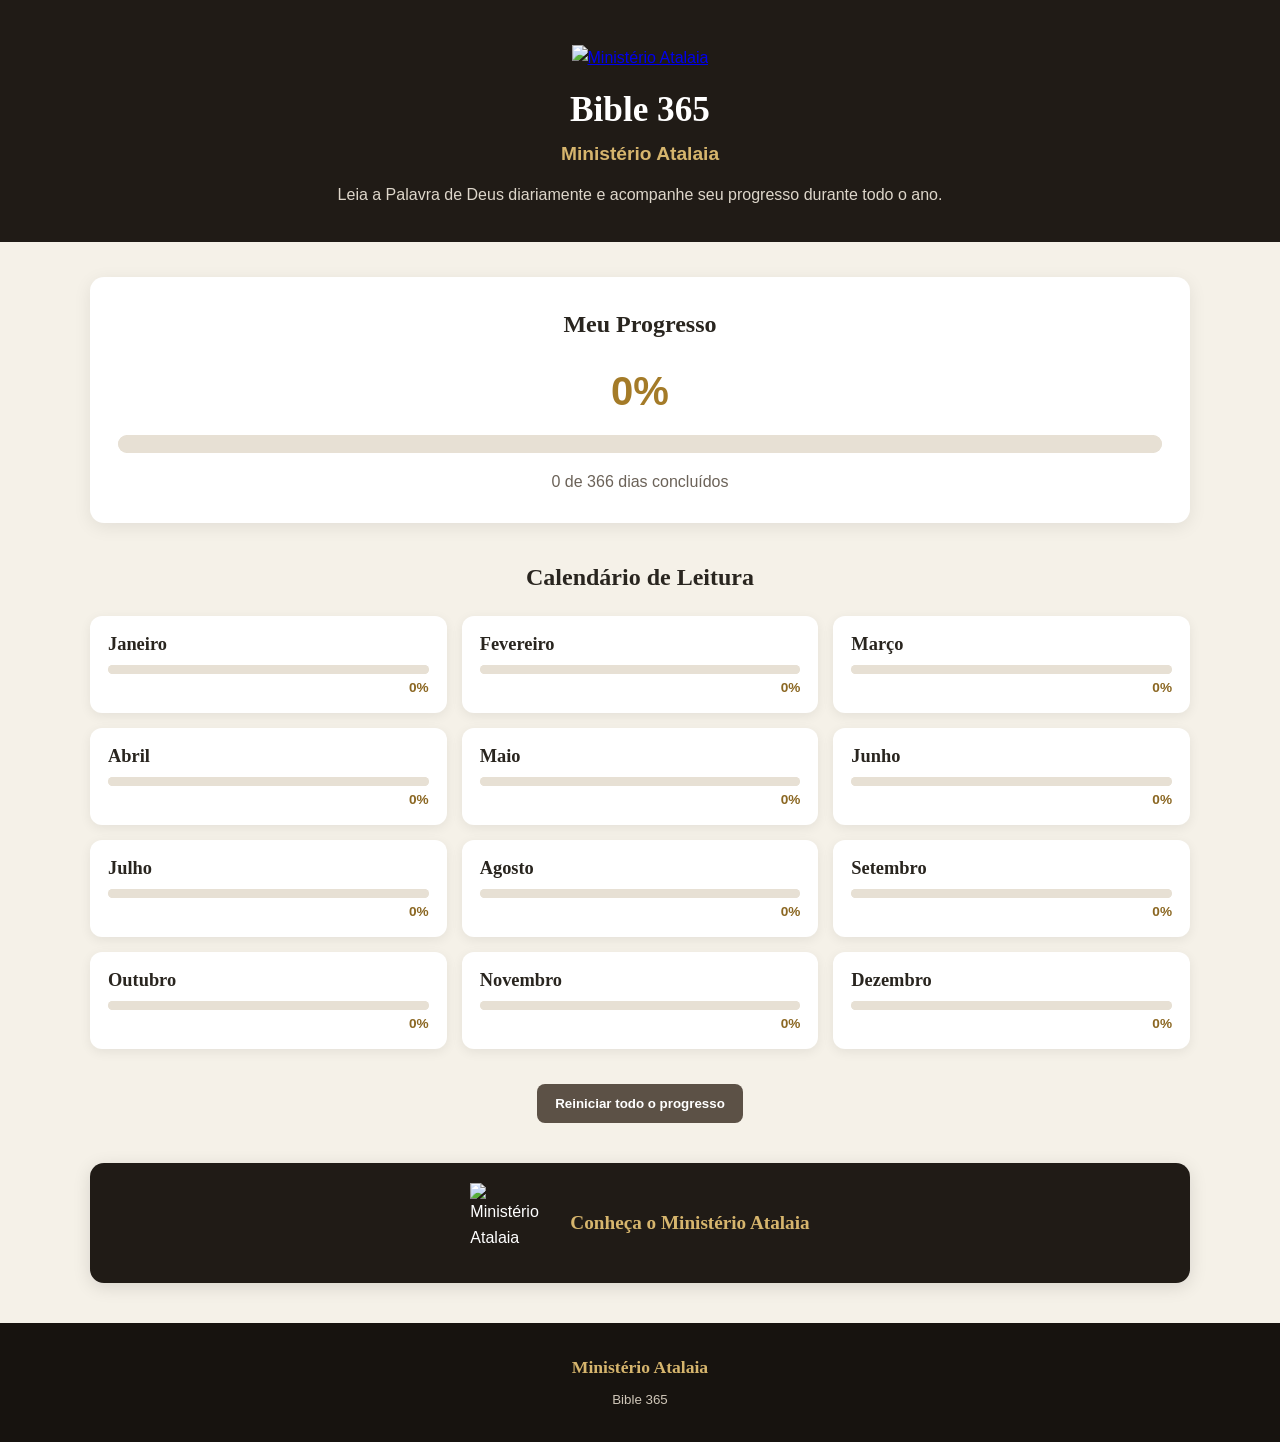
==== index.html @ 44d011a6 "add codes" ====
<!DOCTYPE html>
<html lang="pt-BR">

<head>
    <meta charset="UTF-8">
    <meta name="viewport" content="width=device-width, initial-scale=1.0">

    <title>Bible 365 | Ministério Atalaia</title>

    <meta
        name="description"
        content="Calendário para leitura da Bíblia em um ano — Ministério Atalaia."
    >

    <link rel="stylesheet" href="css/style.css">

    <link rel="manifest" href="manifest.json">
</head>

<body>

    <!-- =====================================================
         CABEÇALHO
    ====================================================== -->

    <header class="cabecalho">

        <a
            href="index.html"
            class="logo"
            aria-label="Ministério Atalaia"
        >
            <img
                src="img/logo-ministerio-atalaia.png"
                alt="Ministério Atalaia"
            >
        </a>

        <h1>
            Bible 365
        </h1>

        <p class="subtitulo">
            Ministério Atalaia
        </p>

        <p class="descricao">
            Leia a Palavra de Deus diariamente e acompanhe
            seu progresso durante todo o ano.
        </p>

    </header>


    <!-- =====================================================
         CONTEÚDO PRINCIPAL
    ====================================================== -->

    <main>

        <!-- PROGRESSO GERAL -->

        <section
            class="progresso-geral"
            aria-labelledby="titulo-progresso"
        >

            <h2 id="titulo-progresso">
                Meu Progresso
            </h2>

            <div class="porcentagem-geral">

                <strong id="porcentagem-geral">
                    0%
                </strong>

            </div>

            <progress
                id="progresso-geral-barra"
                value="0"
                max="100"
            >
                0%
            </progress>

            <p>
                <span id="dias-concluidos">0</span>
                de
                <span id="total-dias">365</span>
                dias concluídos
            </p>

        </section>


        <!-- =================================================
             MESES
        ================================================== -->

        <section
            class="meses"
            aria-labelledby="titulo-meses"
        >

            <h2 id="titulo-meses">
                Calendário de Leitura
            </h2>

            <div
                id="lista-meses"
                class="lista-meses"
            >

                <button
                    type="button"
                    class="botao-mes"
                    data-mes="0"
                >
                    <span class="nome-mes">
                        Janeiro
                    </span>

                    <progress
                        id="progresso-mes-0"
                        value="0"
                        max="100"
                    ></progress>

                    <span id="porcentagem-mes-0">
                        0%
                    </span>
                </button>


                <button
                    type="button"
                    class="botao-mes"
                    data-mes="1"
                >
                    <span class="nome-mes">
                        Fevereiro
                    </span>

                    <progress
                        id="progresso-mes-1"
                        value="0"
                        max="100"
                    ></progress>

                    <span id="porcentagem-mes-1">
                        0%
                    </span>
                </button>


                <button
                    type="button"
                    class="botao-mes"
                    data-mes="2"
                >
                    <span class="nome-mes">
                        Março
                    </span>

                    <progress
                        id="progresso-mes-2"
                        value="0"
                        max="100"
                    ></progress>

                    <span id="porcentagem-mes-2">
                        0%
                    </span>
                </button>


                <button
                    type="button"
                    class="botao-mes"
                    data-mes="3"
                >
                    <span class="nome-mes">
                        Abril
                    </span>

                    <progress
                        id="progresso-mes-3"
                        value="0"
                        max="100"
                    ></progress>

                    <span id="porcentagem-mes-3">
                        0%
                    </span>
                </button>


                <button
                    type="button"
                    class="botao-mes"
                    data-mes="4"
                >
                    <span class="nome-mes">
                        Maio
                    </span>

                    <progress
                        id="progresso-mes-4"
                        value="0"
                        max="100"
                    ></progress>

                    <span id="porcentagem-mes-4">
                        0%
                    </span>
                </button>


                <button
                    type="button"
                    class="botao-mes"
                    data-mes="5"
                >
                    <span class="nome-mes">
                        Junho
                    </span>

                    <progress
                        id="progresso-mes-5"
                        value="0"
                        max="100"
                    ></progress>

                    <span id="porcentagem-mes-5">
                        0%
                    </span>
                </button>


                <button
                    type="button"
                    class="botao-mes"
                    data-mes="6"
                >
                    <span class="nome-mes">
                        Julho
                    </span>

                    <progress
                        id="progresso-mes-6"
                        value="0"
                        max="100"
                    ></progress>

                    <span id="porcentagem-mes-6">
                        0%
                    </span>
                </button>


                <button
                    type="button"
                    class="botao-mes"
                    data-mes="7"
                >
                    <span class="nome-mes">
                        Agosto
                    </span>

                    <progress
                        id="progresso-mes-7"
                        value="0"
                        max="100"
                    ></progress>

                    <span id="porcentagem-mes-7">
                        0%
                    </span>
                </button>


                <button
                    type="button"
                    class="botao-mes"
                    data-mes="8"
                >
                    <span class="nome-mes">
                        Setembro
                    </span>

                    <progress
                        id="progresso-mes-8"
                        value="0"
                        max="100"
                    ></progress>

                    <span id="porcentagem-mes-8">
                        0%
                    </span>
                </button>


                <button
                    type="button"
                    class="botao-mes"
                    data-mes="9"
                >
                    <span class="nome-mes">
                        Outubro
                    </span>

                    <progress
                        id="progresso-mes-9"
                        value="0"
                        max="100"
                    ></progress>

                    <span id="porcentagem-mes-9">
                        0%
                    </span>
                </button>


                <button
                    type="button"
                    class="botao-mes"
                    data-mes="10"
                >
                    <span class="nome-mes">
                        Novembro
                    </span>

                    <progress
                        id="progresso-mes-10"
                        value="0"
                        max="100"
                    ></progress>

                    <span id="porcentagem-mes-10">
                        0%
                    </span>
                </button>


                <button
                    type="button"
                    class="botao-mes"
                    data-mes="11"
                >
                    <span class="nome-mes">
                        Dezembro
                    </span>

                    <progress
                        id="progresso-mes-11"
                        value="0"
                        max="100"
                    ></progress>

                    <span id="porcentagem-mes-11">
                        0%
                    </span>
                </button>

            </div>

        </section>


        <!-- =================================================
             LEITURAS
        ================================================== -->

        <section
            id="area-leituras"
            class="area-leituras"
            hidden
            aria-labelledby="titulo-mes"
        >

            <div class="cabecalho-leituras">

                <h2 id="titulo-mes">
                    Leituras
                </h2>

                <p id="resumo-mes">
                    0 de 0 dias concluídos — 0%
                </p>

            </div>


            <div
                id="leituras"
                class="lista-leituras"
            >
                <!-- As leituras serão inseridas pelo JavaScript -->
            </div>


            <div class="controles-mes">

                <button
                    type="button"
                    id="marcar-mes"
                >
                    Marcar mês como concluído
                </button>

                <button
                    type="button"
                    id="desmarcar-mes"
                >
                    Desmarcar mês
                </button>

            </div>

        </section>


        <!-- =================================================
             RESET
        ================================================== -->

        <section class="controle-geral">

            <button
                type="button"
                id="limpar-progresso"
            >
                Reiniciar todo o progresso
            </button>

        </section>

    </main>


    <!-- =====================================================
         MINISTÉRIO ATALAIA
    ====================================================== -->

    <section class="banner-ministerio">

        <a
            href="https://dvalenascimento.github.io/"
            target="_blank"
            rel="noopener noreferrer"
        >

            <img
                src="img/logo-ministerio-atalaia.png"
                alt="Ministério Atalaia"
            >

            <span>
                Conheça o Ministério Atalaia
            </span>

        </a>

    </section>


    <!-- =====================================================
         FOOTER
    ====================================================== -->

    <footer class="rodape">

        <p>
            Ministério Atalaia
        </p>

        <p>
            <small>
                Bible 365
            </small>
        </p>

    </footer>


    <!-- =====================================================
         JAVASCRIPT
    ====================================================== -->

    <script src="js/script.js"></script>

</body>

</html>
---- css/style.css ----
/* =========================================================
   MINISTÉRIO ATALAIA
   LEITURA DA BÍBLIA EM 1 ANO
   css/style.css
========================================================= */


/* =========================================================
   RESET
========================================================= */

* {
    margin: 0;
    padding: 0;
    box-sizing: border-box;
}


html {
    scroll-behavior: smooth;
}


body {
    font-family: Arial, Helvetica, sans-serif;
    background: #f5f1e8;
    color: #29251f;
    line-height: 1.6;
}


/* =========================================================
   CABEÇALHO
========================================================= */

.cabecalho {
    text-align: center;
    padding: 45px 20px 35px;
    background: #201b16;
    color: #ffffff;
}


.logo {
    display: inline-block;
    margin-bottom: 18px;
}


.logo img {
    width: 100px;
    height: 100px;
    object-fit: contain;
}


.cabecalho h1 {
    font-family: Georgia, "Times New Roman", serif;
    font-size: 2.2rem;
    line-height: 1.2;
    margin-bottom: 8px;
}


.subtitulo {
    font-size: 1.2rem;
    font-weight: bold;
    color: #d6b56d;
    margin-bottom: 12px;
}


.descricao {
    max-width: 650px;
    margin: auto;
    color: #ddd6ca;
}


/* =========================================================
   CONTEÚDO
========================================================= */

main {
    width: min(1100px, 94%);
    margin: 35px auto;
}


/* =========================================================
   PROGRESSO GERAL
========================================================= */

.progresso-geral {
    background: #ffffff;
    border-radius: 14px;
    padding: 28px;
    margin-bottom: 35px;
    text-align: center;
    box-shadow: 0 4px 18px rgba(0, 0, 0, 0.08);
}


.progresso-geral h2 {
    font-family: Georgia, "Times New Roman", serif;
    margin-bottom: 15px;
}


.porcentagem-geral {
    margin-bottom: 12px;
}


#porcentagem-geral {
    font-size: 2.5rem;
    color: #a47b28;
}


.progresso-geral progress {
    width: 100%;
    height: 18px;
    margin-bottom: 12px;
}


.progresso-geral p {
    color: #6b6258;
}


/* =========================================================
   BARRAS DE PROGRESSO
========================================================= */

progress {
    appearance: none;
    -webkit-appearance: none;
    border: none;
    overflow: hidden;
    border-radius: 20px;
    background: #e7e0d4;
}


progress::-webkit-progress-bar {
    background: #e7e0d4;
    border-radius: 20px;
}


progress::-webkit-progress-value {
    background: #b38a36;
    border-radius: 20px;
}


progress::-moz-progress-bar {
    background: #b38a36;
    border-radius: 20px;
}


/* =========================================================
   TÍTULOS
========================================================= */

.meses h2,
.area-leituras h2 {
    font-family: Georgia, "Times New Roman", serif;
}


/* =========================================================
   MESES
========================================================= */

.meses {
    margin-bottom: 35px;
}


.meses > h2 {
    text-align: center;
    margin-bottom: 20px;
}


.lista-meses {
    display: grid;
    grid-template-columns: repeat(3, 1fr);
    gap: 15px;
}


/* =========================================================
   BOTÕES DOS MESES
========================================================= */

.botao-mes {
    border: none;
    background: #ffffff;
    color: #29251f;
    border-radius: 12px;
    padding: 18px;
    cursor: pointer;
    text-align: left;
    box-shadow: 0 3px 12px rgba(0, 0, 0, 0.07);
    transition:
        transform 0.2s ease,
        box-shadow 0.2s ease,
        background 0.2s ease;
}


.botao-mes:hover {
    transform: translateY(-3px);
    box-shadow: 0 7px 18px rgba(0, 0, 0, 0.12);
    background: #fffdf9;
}


.botao-mes:active {
    transform: translateY(0);
}


.botao-mes:focus-visible {
    outline: 3px solid #b38a36;
    outline-offset: 3px;
}


.nome-mes {
    display: block;
    font-family: Georgia, "Times New Roman", serif;
    font-size: 1.15rem;
    font-weight: bold;
    margin-bottom: 10px;
}


.botao-mes progress {
    width: 100%;
    height: 9px;
    display: block;
    margin-bottom: 6px;
}


.botao-mes > span:last-child {
    display: block;
    text-align: right;
    font-size: 0.85rem;
    font-weight: bold;
    color: #8b6722;
}


/* =========================================================
   ÁREA DE LEITURAS
========================================================= */

.area-leituras {
    background: #ffffff;
    border-radius: 14px;
    padding: 28px;
    margin-bottom: 35px;
    box-shadow: 0 4px 18px rgba(0, 0, 0, 0.08);
}


.area-leituras[hidden] {
    display: none;
}


.cabecalho-leituras {
    border-bottom: 1px solid #e4ddd2;
    padding-bottom: 18px;
    margin-bottom: 20px;
}


.cabecalho-leituras h2 {
    font-size: 1.8rem;
    color: #4d3b20;
}


#resumo-mes {
    color: #756b5e;
    margin-top: 4px;
}


/* =========================================================
   LISTA DE LEITURAS
========================================================= */

.lista-leituras {
    display: flex;
    flex-direction: column;
    gap: 12px;
}


.item-leitura {
    border: 1px solid #e3ddd3;
    border-radius: 10px;
    padding: 17px;
    background: #fcfaf6;
    transition:
        background 0.2s ease,
        border-color 0.2s ease;
}


.item-leitura:hover {
    border-color: #c8ad76;
}


.item-leitura.leitura-concluida {
    background: #f0eadc;
    border-color: #bca36d;
}


.cabecalho-dia {
    display: flex;
    align-items: center;
    justify-content: space-between;
    margin-bottom: 8px;
}


.cabecalho-dia h3 {
    font-family: Georgia, "Times New Roman", serif;
    color: #4d3b20;
}


.item-leitura p {
    margin: 4px 0;
    color: #514b43;
}


.item-leitura strong {
    color: #31291f;
}


/* =========================================================
   CHECKBOX
========================================================= */

.controle-leitura {
    display: flex;
    align-items: center;
    gap: 9px;
    margin-top: 12px;
    padding-top: 10px;
    border-top: 1px solid #e6dfd5;
}


.controle-leitura input[type="checkbox"] {
    width: 19px;
    height: 19px;
    accent-color: #a47b28;
    cursor: pointer;
}


.controle-leitura label {
    cursor: pointer;
    font-weight: bold;
    color: #675b4d;
}


.leitura-concluida .controle-leitura label {
    color: #73591f;
}


/* =========================================================
   CONTROLES DO MÊS
========================================================= */

.controles-mes {
    display: flex;
    flex-wrap: wrap;
    gap: 10px;
    margin-top: 25px;
    padding-top: 20px;
    border-top: 1px solid #e4ddd2;
}


.controles-mes button,
#limpar-progresso {
    border: none;
    border-radius: 8px;
    padding: 12px 18px;
    cursor: pointer;
    font-weight: bold;
    transition:
        background 0.2s ease,
        transform 0.2s ease;
}


#marcar-mes {
    background: #a47b28;
    color: #ffffff;
}


#marcar-mes:hover {
    background: #89651f;
}


#desmarcar-mes {
    background: #e2ddd5;
    color: #403a33;
}


#desmarcar-mes:hover {
    background: #d3cdc3;
}


.controles-mes button:hover,
#limpar-progresso:hover {
    transform: translateY(-1px);
}


.controles-mes button:focus-visible,
#limpar-progresso:focus-visible {
    outline: 3px solid #b38a36;
    outline-offset: 2px;
}


/* =========================================================
   CONTROLE GERAL
========================================================= */

.controle-geral {
    text-align: center;
    margin: 25px 0 40px;
}


#limpar-progresso {
    background: #5c5146;
    color: #ffffff;
}


#limpar-progresso:hover {
    background: #40382f;
}


/* =========================================================
   BANNER MINISTÉRIO ATALAIA
========================================================= */

.banner-ministerio {
    width: min(1100px, 94%);
    margin: 20px auto 40px;
}


.banner-ministerio a {
    display: flex;
    align-items: center;
    justify-content: center;
    gap: 20px;
    min-height: 120px;
    padding: 20px;
    border-radius: 14px;
    background: #201b16;
    color: #ffffff;
    text-decoration: none;
    box-shadow: 0 4px 18px rgba(0, 0, 0, 0.12);
    transition:
        transform 0.2s ease,
        background 0.2s ease;
}


.banner-ministerio a:hover {
    transform: translateY(-2px);
    background: #2c251e;
}


.banner-ministerio img {
    width: 80px;
    height: 80px;
    object-fit: contain;
}


.banner-ministerio span {
    font-family: Georgia, "Times New Roman", serif;
    font-size: 1.2rem;
    font-weight: bold;
    color: #d6b56d;
}


/* =========================================================
   RODAPÉ
========================================================= */

.rodape {
    text-align: center;
    background: #17130f;
    color: #cfc6b8;
    padding: 30px 20px;
}


.rodape p:first-child {
    font-family: Georgia, "Times New Roman", serif;
    font-size: 1.1rem;
    font-weight: bold;
    color: #d6b56d;
    margin-bottom: 5px;
}


/* =========================================================
   RESPONSIVIDADE
========================================================= */

@media (max-width: 800px) {

    .lista-meses {
        grid-template-columns: repeat(2, 1fr);
    }

    .cabecalho h1 {
        font-size: 1.9rem;
    }

}


@media (max-width: 550px) {

    .cabecalho {
        padding: 30px 15px;
    }


    .cabecalho h1 {
        font-size: 1.6rem;
    }


    .subtitulo {
        font-size: 1.05rem;
    }


    main {
        width: 94%;
        margin-top: 25px;
    }


    .progresso-geral,
    .area-leituras {
        padding: 20px 15px;
    }


    .lista-meses {
        grid-template-columns: 1fr;
    }


    .botao-mes {
        padding: 16px;
    }


    .cabecalho-dia {
        align-items: flex-start;
    }


    .controles-mes {
        flex-direction: column;
    }


    .controles-mes button,
    #limpar-progresso {
        width: 100%;
    }


    .banner-ministerio a {
        flex-direction: column;
        text-align: center;
    }

}


/* =========================================================
   ACESSIBILIDADE
========================================================= */

@media (prefers-reduced-motion: reduce) {

    html {
        scroll-behavior: auto;
    }


    *,
    *::before,
    *::after {
        transition: none !important;
        animation: none !important;
    }

}
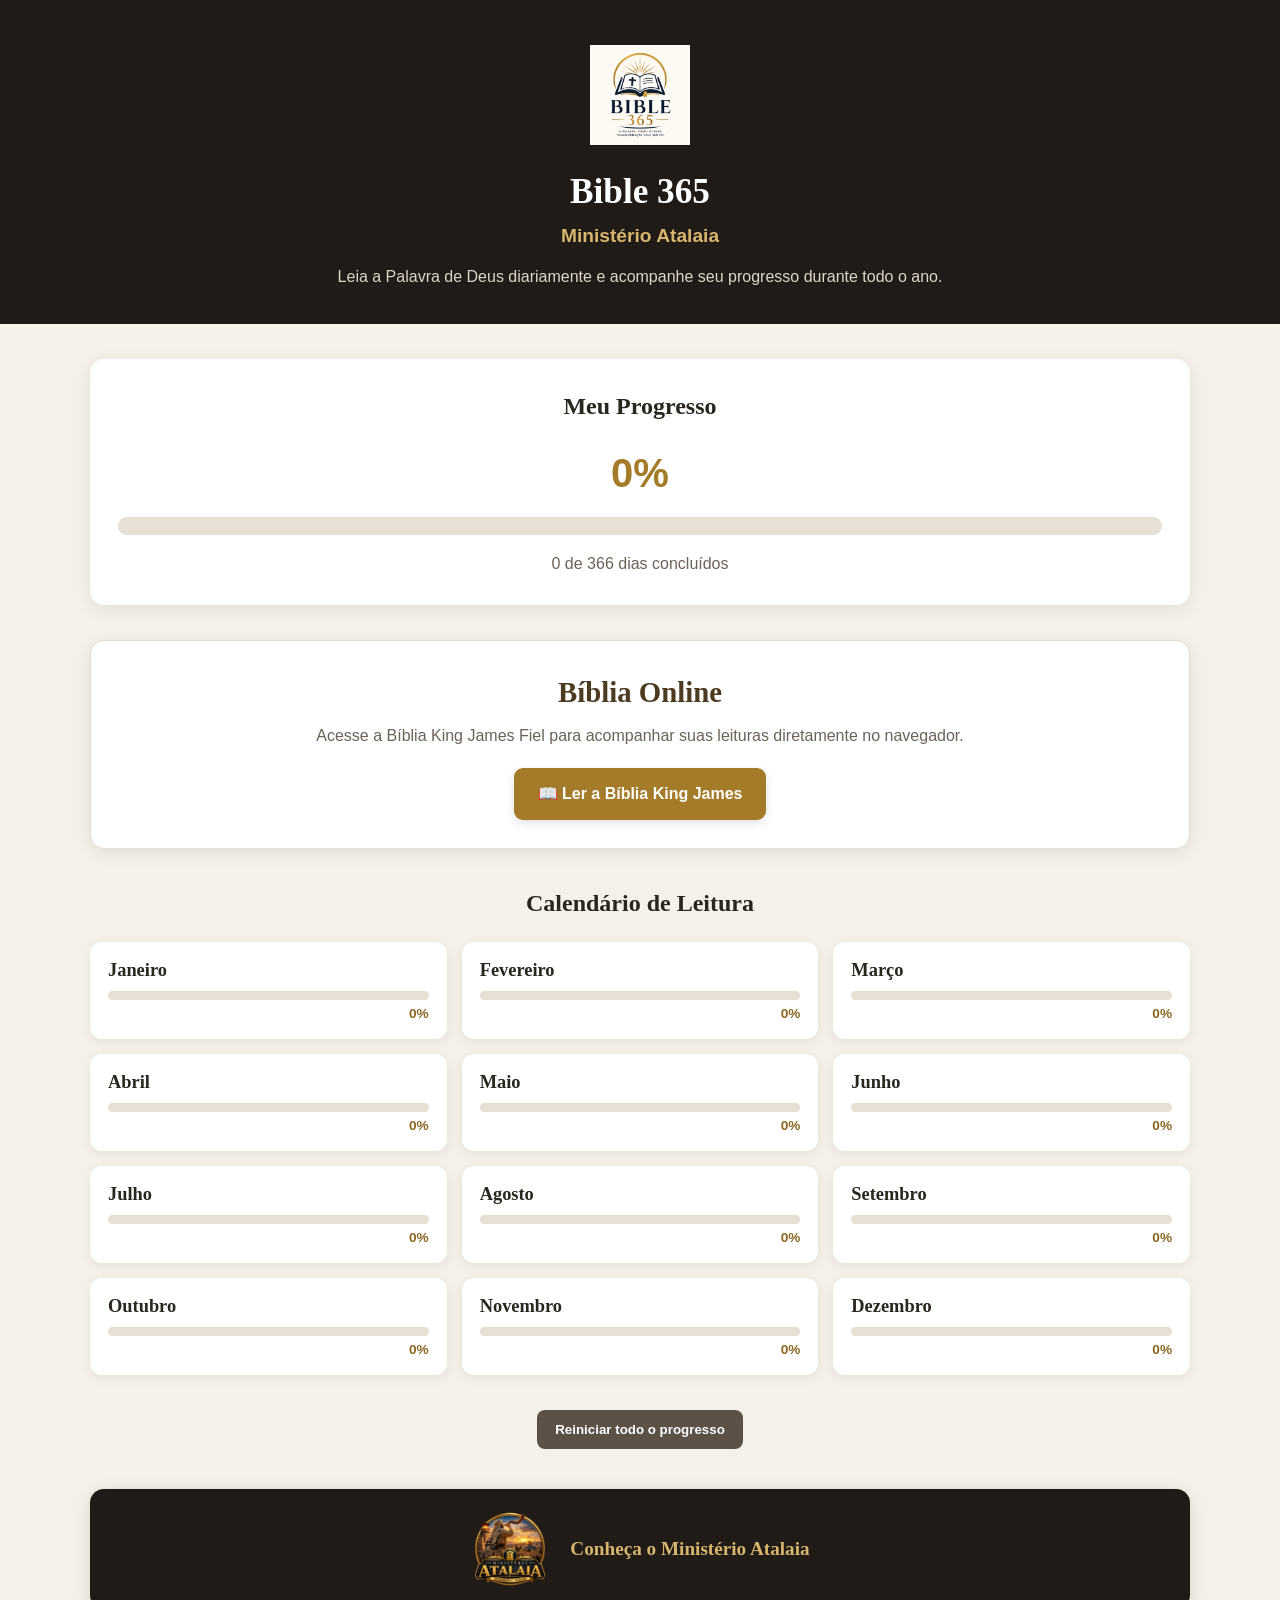
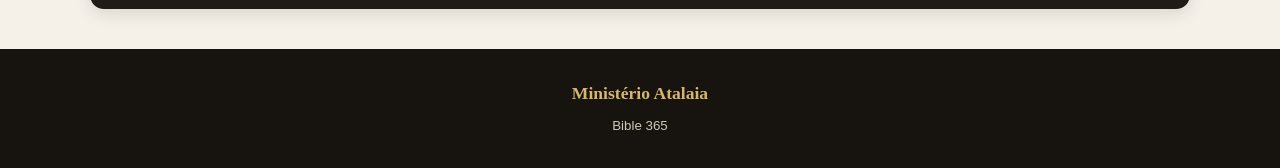
==== commit d5119f39: "add link" ====
--- a/index.html
+++ b/index.html
@@ -31,7 +31,7 @@
             aria-label="Ministério Atalaia"
         >
             <img
-                src="img/logo-ministerio-atalaia.png"
+                src="img/logo_bible365.png"
                 alt="Ministério Atalaia"
             >
         </a>
@@ -94,6 +94,32 @@
 
         </section>
 
+        <!-- =====================================================
+     BÍBLIA ONLINE
+====================================================== -->
+
+<section class="biblia-online" aria-labelledby="titulo-biblia-online">
+
+    <h2 id="titulo-biblia-online">
+        Bíblia Online
+    </h2>
+
+    <p>
+        Acesse a Bíblia King James Fiel para acompanhar
+        suas leituras diretamente no navegador.
+    </p>
+
+    <a
+        href="https://www.bibliaonline.com.br/bkj"
+        target="_blank"
+        rel="noopener noreferrer"
+        class="botao-biblia"
+    >
+        📖 Ler a Bíblia King James
+    </a>
+
+</section>
+
 
         <!-- =================================================
              MESES
@@ -447,13 +473,13 @@
     <section class="banner-ministerio">
 
         <a
-            href="https://dvalenascimento.github.io/"
+            href="https://dvalenascimento.github.io/ministerioAtalaia/"
             target="_blank"
             rel="noopener noreferrer"
         >
 
             <img
-                src="img/logo-ministerio-atalaia.png"
+                src="img/logo_ministerioAtalaia.png"
                 alt="Ministério Atalaia"
             >
 
--- a/css/style.css
+++ b/css/style.css
@@ -638,4 +638,94 @@
         animation: none !important;
     }
 
+}
+
+
+
+/* =========================================================
+   BÍBLIA ONLINE
+========================================================= */
+
+.biblia-online {
+    background: #ffffff;
+    border-radius: 14px;
+    padding: 28px;
+    margin-bottom: 35px;
+    text-align: center;
+    box-shadow: 0 4px 18px rgba(0, 0, 0, 0.08);
+    border: 1px solid #e4ddd2;
+}
+
+.biblia-online h2 {
+    font-family: Georgia, "Times New Roman", serif;
+    color: #4d3b20;
+    font-size: 1.8rem;
+    margin-bottom: 8px;
+}
+
+.biblia-online p {
+    max-width: 650px;
+    margin: 0 auto 20px;
+    color: #6b6258;
+}
+
+/* Botão Bíblia King James */
+
+.botao-biblia {
+    display: inline-flex;
+    align-items: center;
+    justify-content: center;
+    gap: 8px;
+
+    background: #a47b28;
+    color: #ffffff;
+
+    text-decoration: none;
+    font-weight: bold;
+
+    padding: 13px 24px;
+    border-radius: 9px;
+
+    box-shadow: 0 3px 10px rgba(0, 0, 0, 0.12);
+
+    transition:
+        background 0.2s ease,
+        transform 0.2s ease,
+        box-shadow 0.2s ease;
+}
+
+.botao-biblia:hover {
+    background: #89651f;
+    transform: translateY(-2px);
+    box-shadow: 0 6px 14px rgba(0, 0, 0, 0.16);
+}
+
+.botao-biblia:active {
+    transform: translateY(0);
+}
+
+.botao-biblia:focus-visible {
+    outline: 3px solid #d6b56d;
+    outline-offset: 3px;
+}
+
+
+/* =========================================================
+   RESPONSIVIDADE
+========================================================= */
+
+@media (max-width: 550px) {
+
+    .biblia-online {
+        padding: 22px 15px;
+    }
+
+    .biblia-online h2 {
+        font-size: 1.5rem;
+    }
+
+    .botao-biblia {
+        width: 100%;
+    }
+
 }
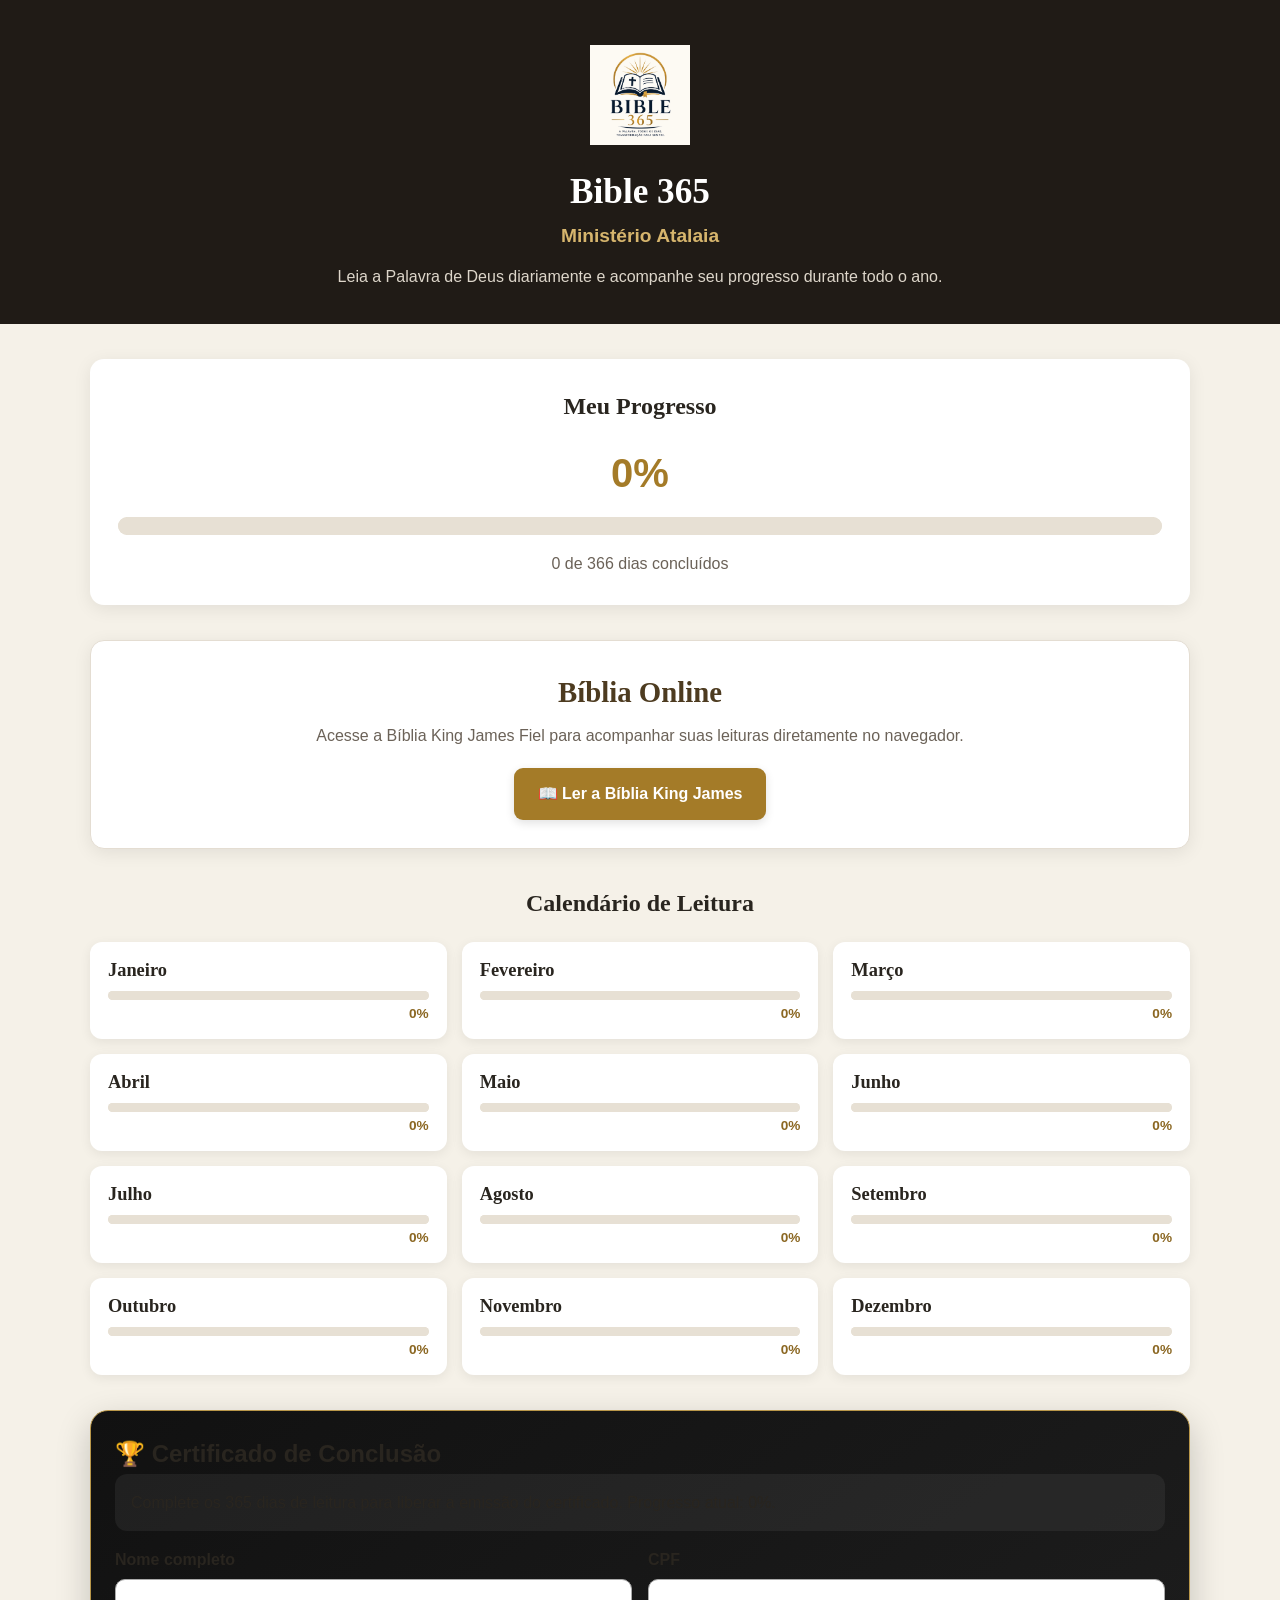
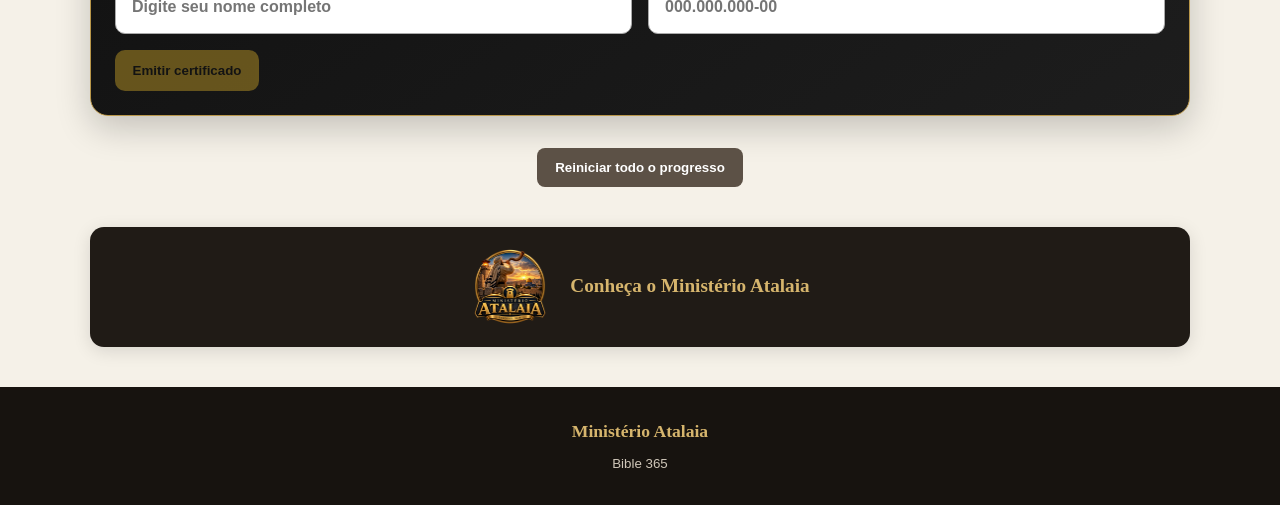
==== commit 2b418d47: "add certificado de conclusão" ====
--- a/index.html
+++ b/index.html
@@ -15,6 +15,14 @@
     <link rel="stylesheet" href="css/style.css">
 
     <link rel="manifest" href="manifest.json">
+
+<style>
+.certificado-area{margin:2rem auto;max-width:1100px;padding:1.5rem;background:linear-gradient(145deg,#111,#1d1d1d);border:1px solid #b9974a;border-radius:18px;box-shadow:0 12px 35px rgba(0,0,0,.2)}
+.certificado-area h2{margin-top:0}.certificado-status{padding:1rem;border-radius:12px;background:rgba(255,255,255,.06);margin-bottom:1rem}.certificado-form{display:grid;grid-template-columns:1fr 1fr;gap:1rem}.certificado-form label{display:flex;flex-direction:column;gap:.4rem;font-weight:600}.certificado-form input{padding:.85rem 1rem;border:1px solid #aaa;border-radius:10px;font:inherit;background:#fff;color:#111}.certificado-acoes{display:flex;flex-wrap:wrap;gap:.75rem;margin-top:1rem}.certificado-acoes button{padding:.8rem 1.1rem;border:0;border-radius:10px;cursor:pointer;font-weight:700}.btn-certificado{background:#c9a227;color:#111}.btn-certificado:disabled{opacity:.45;cursor:not-allowed}.btn-imprimir{background:#fff;color:#111}.certificado-visualizacao{margin-top:1.5rem}.certificado{position:relative;box-sizing:border-box;width:100%;aspect-ratio:297/210;min-height:600px;padding:38px;background:#f7f4ea;color:#171717;overflow:hidden;border:12px solid #161616;box-shadow:inset 0 0 0 3px #c9a227,inset 0 0 0 10px #f7f4ea,inset 0 0 0 13px #c9a227;font-family:Georgia,'Times New Roman',serif}.certificado::before,.certificado::after{content:'';position:absolute;width:90px;height:90px;border:2px solid #c9a227;opacity:.8}.certificado::before{top:22px;left:22px;border-right:0;border-bottom:0}.certificado::after{right:22px;bottom:22px;border-left:0;border-top:0}.certificado-conteudo{height:100%;display:flex;flex-direction:column;align-items:center;justify-content:center;text-align:center;position:relative;z-index:1}.certificado-logo{width:110px;height:110px;object-fit:contain;margin-bottom:.3rem}.certificado-ministerio{font-size:1.15rem;letter-spacing:.25em;text-transform:uppercase;font-weight:700}.certificado-titulo{font-size:clamp(2rem,5vw,4rem);letter-spacing:.12em;margin:.35rem 0;color:#9b7815;text-transform:uppercase}.certificado-texto{font-size:1.1rem;margin:.25rem 0}.certificado-nome{font-size:clamp(1.7rem,4vw,3rem);font-weight:700;border-bottom:2px solid #9b7815;padding:.25rem 2rem;margin:.4rem 0;max-width:90%;word-break:break-word}.certificado-info{display:flex;gap:2rem;flex-wrap:wrap;justify-content:center;margin-top:.5rem;font-size:.95rem}.certificado-selo{position:absolute;right:9%;bottom:14%;width:105px;height:105px;border:3px double #9b7815;border-radius:50%;display:flex;align-items:center;justify-content:center;text-align:center;font-weight:700;font-size:.85rem;color:#9b7815;transform:rotate(-10deg);background:#f7f4ea}.certificado-rodape{display:flex;justify-content:space-between;width:80%;margin-top:1.2rem;font-size:.9rem}.assinatura{border-top:1px solid #333;padding-top:.35rem;min-width:210px}.codigo{font-size:.75rem;opacity:.7;margin-top:.6rem}
+@media(max-width:700px){.certificado-form{grid-template-columns:1fr}.certificado{min-height:520px;padding:25px}.certificado-selo{position:static;margin-top:.8rem;width:75px;height:75px}.certificado-rodape{width:95%;gap:1rem}.assinatura{min-width:140px}}
+@media print{body *{visibility:hidden!important}.certificado-impressao,.certificado-impressao *{visibility:visible!important}.certificado-impressao{position:absolute!important;inset:0!important;width:100%!important;margin:0!important;padding:0!important}.certificado{width:297mm!important;height:210mm!important;min-height:210mm!important;aspect-ratio:auto!important;border:12px solid #161616!important;box-shadow:inset 0 0 0 3px #c9a227,inset 0 0 0 10px #f7f4ea,inset 0 0 0 13px #c9a227!important}.certificado-area,.certificado-visualizacao{margin:0!important;padding:0!important;border:0!important;box-shadow:none!important;background:none!important}.certificado-impressao{display:block!important}@page{size:A4 landscape;margin:0}}
+</style>
+
 </head>
 
 <body>
@@ -396,6 +404,51 @@
 
 
         <!-- =================================================
+             CERTIFICADO DE CONCLUSÃO
+        ================================================== -->
+
+        <section class="certificado-area" aria-labelledby="titulo-certificado">
+            <h2 id="titulo-certificado">🏆 Certificado de Conclusão</h2>
+            <div id="certificado-status" class="certificado-status">Complete os 365 dias de leitura para liberar a emissão do certificado.</div>
+            <div class="certificado-form">
+                <label for="nome-certificado">Nome completo
+                    <input id="nome-certificado" type="text" maxlength="100" autocomplete="name" placeholder="Digite seu nome completo">
+                </label>
+                <label for="cpf-certificado">CPF
+                    <input id="cpf-certificado" type="text" inputmode="numeric" maxlength="14" autocomplete="off" placeholder="000.000.000-00">
+                </label>
+            </div>
+            <div class="certificado-acoes">
+                <button type="button" id="emitir-certificado" class="btn-certificado" disabled>Emitir certificado</button>
+                <button type="button" id="imprimir-certificado" class="btn-imprimir" hidden>Imprimir / Salvar PDF</button>
+            </div>
+            <div id="certificado-impressao" class="certificado-impressao certificado-visualizacao" hidden>
+                <div class="certificado">
+                    <div class="certificado-conteudo">
+                        <img src="img/logo_ministerioAtalaia.png" alt="Ministério Atalaia" class="certificado-logo">
+                        <div class="certificado-ministerio">Ministério Atalaia</div>
+                        <div class="certificado-titulo">Certificado</div>
+                        <p class="certificado-texto">Certificamos que</p>
+                        <div id="certificado-nome" class="certificado-nome">Nome do participante</div>
+                        <p class="certificado-texto">concluiu o plano de leitura bíblica <strong>Bible 365</strong>,
+                            completando <strong>365 dias</strong> de leitura da Palavra de Deus.</p>
+                        <div class="certificado-info">
+                            <span>CPF: <strong id="certificado-cpf">000.000.000-00</strong></span>
+                            <span>Conclusão: <strong id="certificado-data">00/00/0000</strong></span>
+                        </div>
+                        <div class="certificado-selo">100%<br>BIBLE<br>365</div>
+                        <div class="certificado-rodape">
+                            <div class="assinatura">Ministério Atalaia</div>
+                            <div class="assinatura">Bible 365</div>
+                        </div>
+                        <div id="certificado-codigo" class="codigo">Código de emissão: B365-0000-000000</div>
+                    </div>
+                </div>
+            </div>
+        </section>
+
+
+        <!-- =================================================
              LEITURAS
         ================================================== -->
 
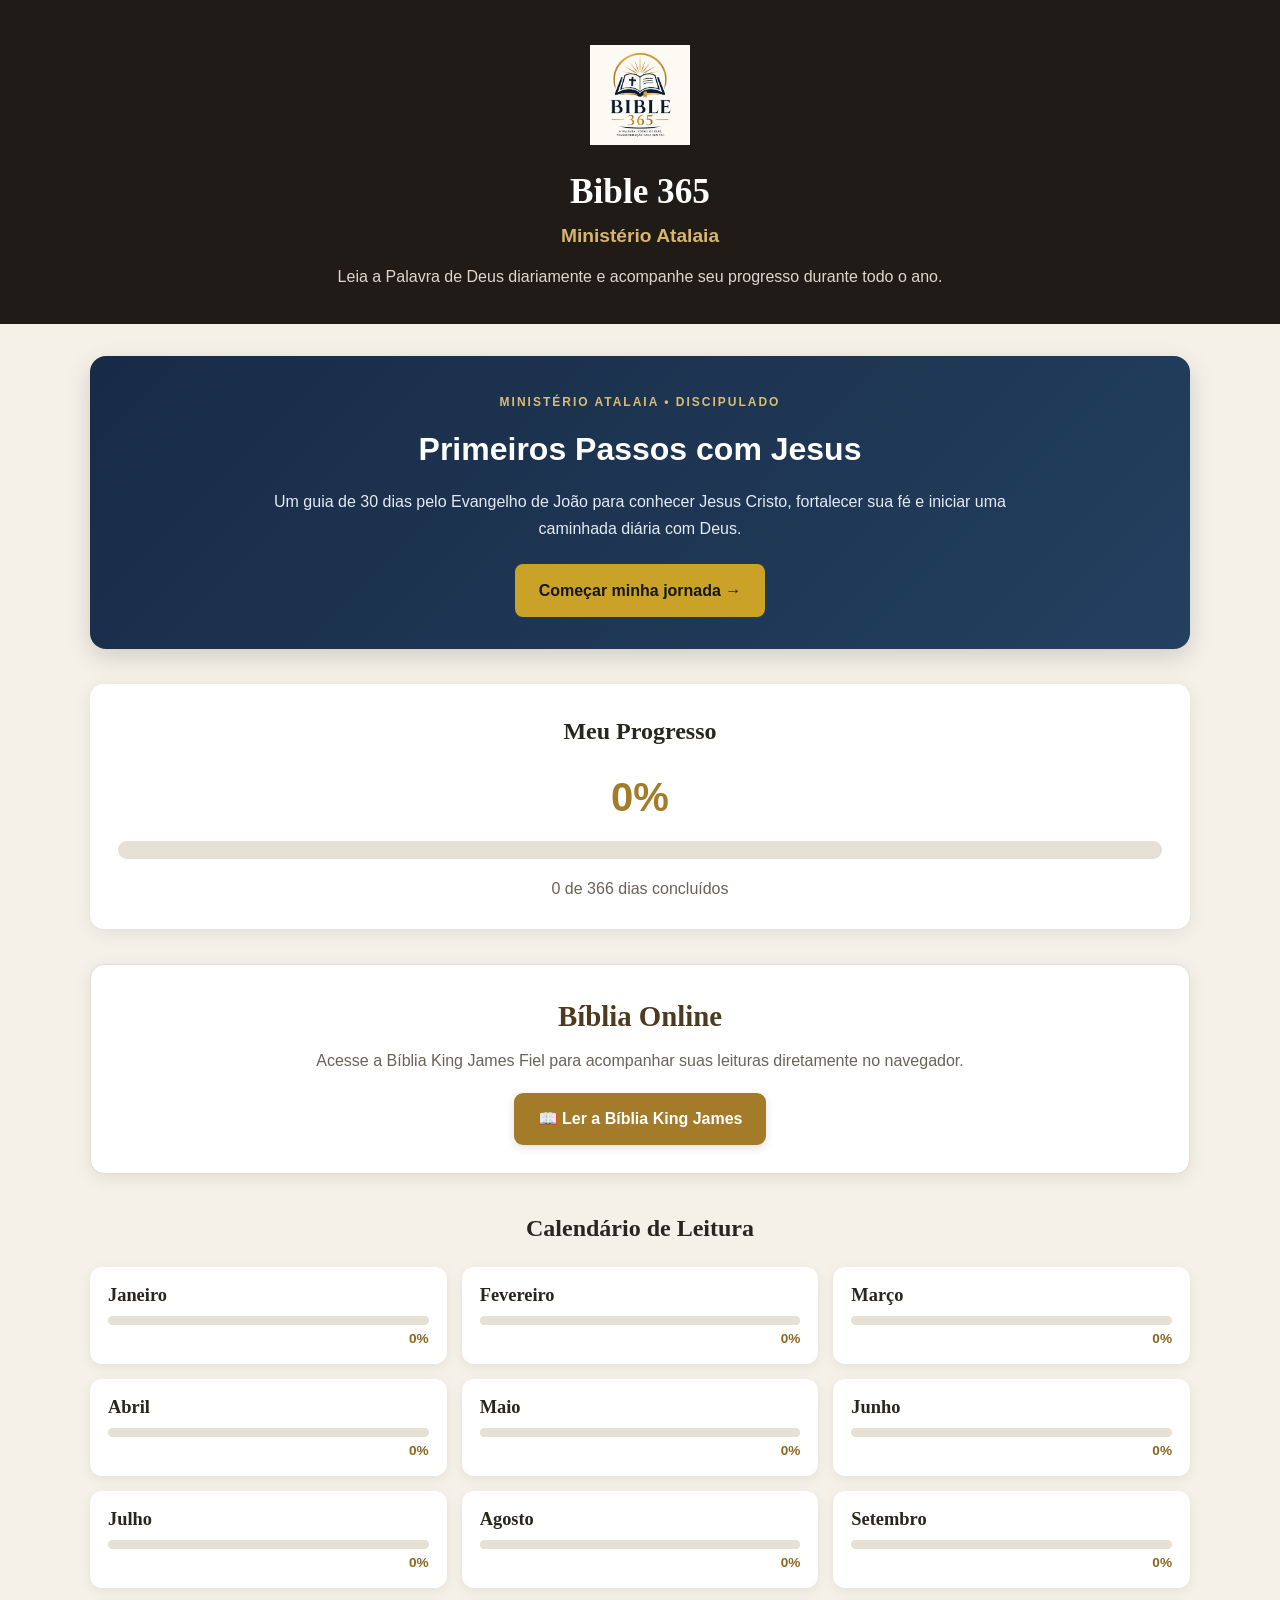
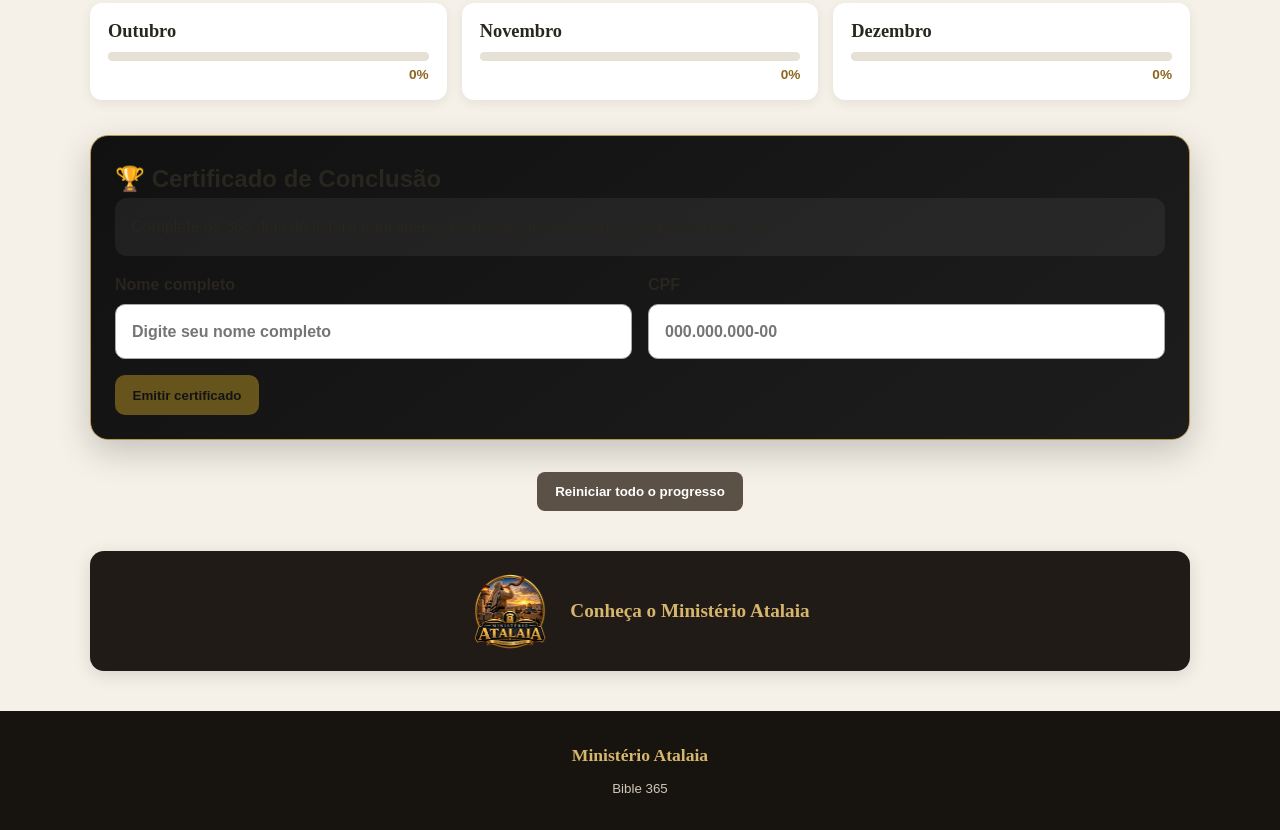
==== commit 31c9eaee: "add primeiros passos com Jesus" ====
--- a/index.html
+++ b/index.html
@@ -58,6 +58,35 @@
         </p>
 
     </header>
+
+
+    <!-- =====================================================
+     PRIMEIROS PASSOS COM JESUS
+====================================================== -->
+
+<section class="primeiros-passos" aria-labelledby="titulo-primeiros-passos">
+
+    <div class="primeiros-passos-conteudo">
+
+        <span class="etiqueta">MINISTÉRIO ATALAIA • DISCIPULADO</span>
+
+        <h2 id="titulo-primeiros-passos">
+            Primeiros Passos com Jesus
+        </h2>
+
+        <p>
+            Um guia de 30 dias pelo Evangelho de João para conhecer
+            Jesus Cristo, fortalecer sua fé e iniciar uma caminhada
+            diária com Deus.
+        </p>
+
+        <a href="primeiros_passos_com_jesus.html" class="botao-primeiros-passos">
+            Começar minha jornada →
+        </a>
+
+    </div>
+
+</section>
 
 
     <!-- =====================================================
--- a/css/style.css
+++ b/css/style.css
@@ -728,4 +728,67 @@
         width: 100%;
     }
 
+}
+
+
+
+
+.primeiros-passos {
+    max-width: 1100px;
+    margin: 2rem auto;
+    padding: 2rem;
+    border-radius: 16px;
+    background: linear-gradient(135deg, #172b46, #243f60);
+    color: #fff;
+    box-shadow: 0 8px 25px rgba(0, 0, 0, 0.15);
+}
+
+.primeiros-passos-conteudo {
+    max-width: 750px;
+    margin: auto;
+    text-align: center;
+}
+
+.primeiros-passos .etiqueta {
+    display: inline-block;
+    margin-bottom: .7rem;
+    color: #d8bd79;
+    font-size: .75rem;
+    font-weight: 700;
+    letter-spacing: 2px;
+}
+
+.primeiros-passos h2 {
+    margin: 0 0 .8rem;
+    color: #fff;
+    font-size: clamp(1.5rem, 4vw, 2rem);
+}
+
+.primeiros-passos p {
+    line-height: 1.7;
+    color: #e4eaf1;
+    margin-bottom: 1.4rem;
+}
+
+.botao-primeiros-passos {
+    display: inline-block;
+    padding: .85rem 1.5rem;
+    border-radius: 8px;
+    background: #c9a227;
+    color: #171717;
+    text-decoration: none;
+    font-weight: 700;
+    transition: .2s;
+}
+
+.botao-primeiros-passos:hover {
+    background: #e0bd52;
+    transform: translateY(-2px);
+}
+
+@media (max-width: 600px) {
+    .primeiros-passos {
+        margin: 1.2rem;
+        padding: 1.5rem 1rem;
+    }
 }
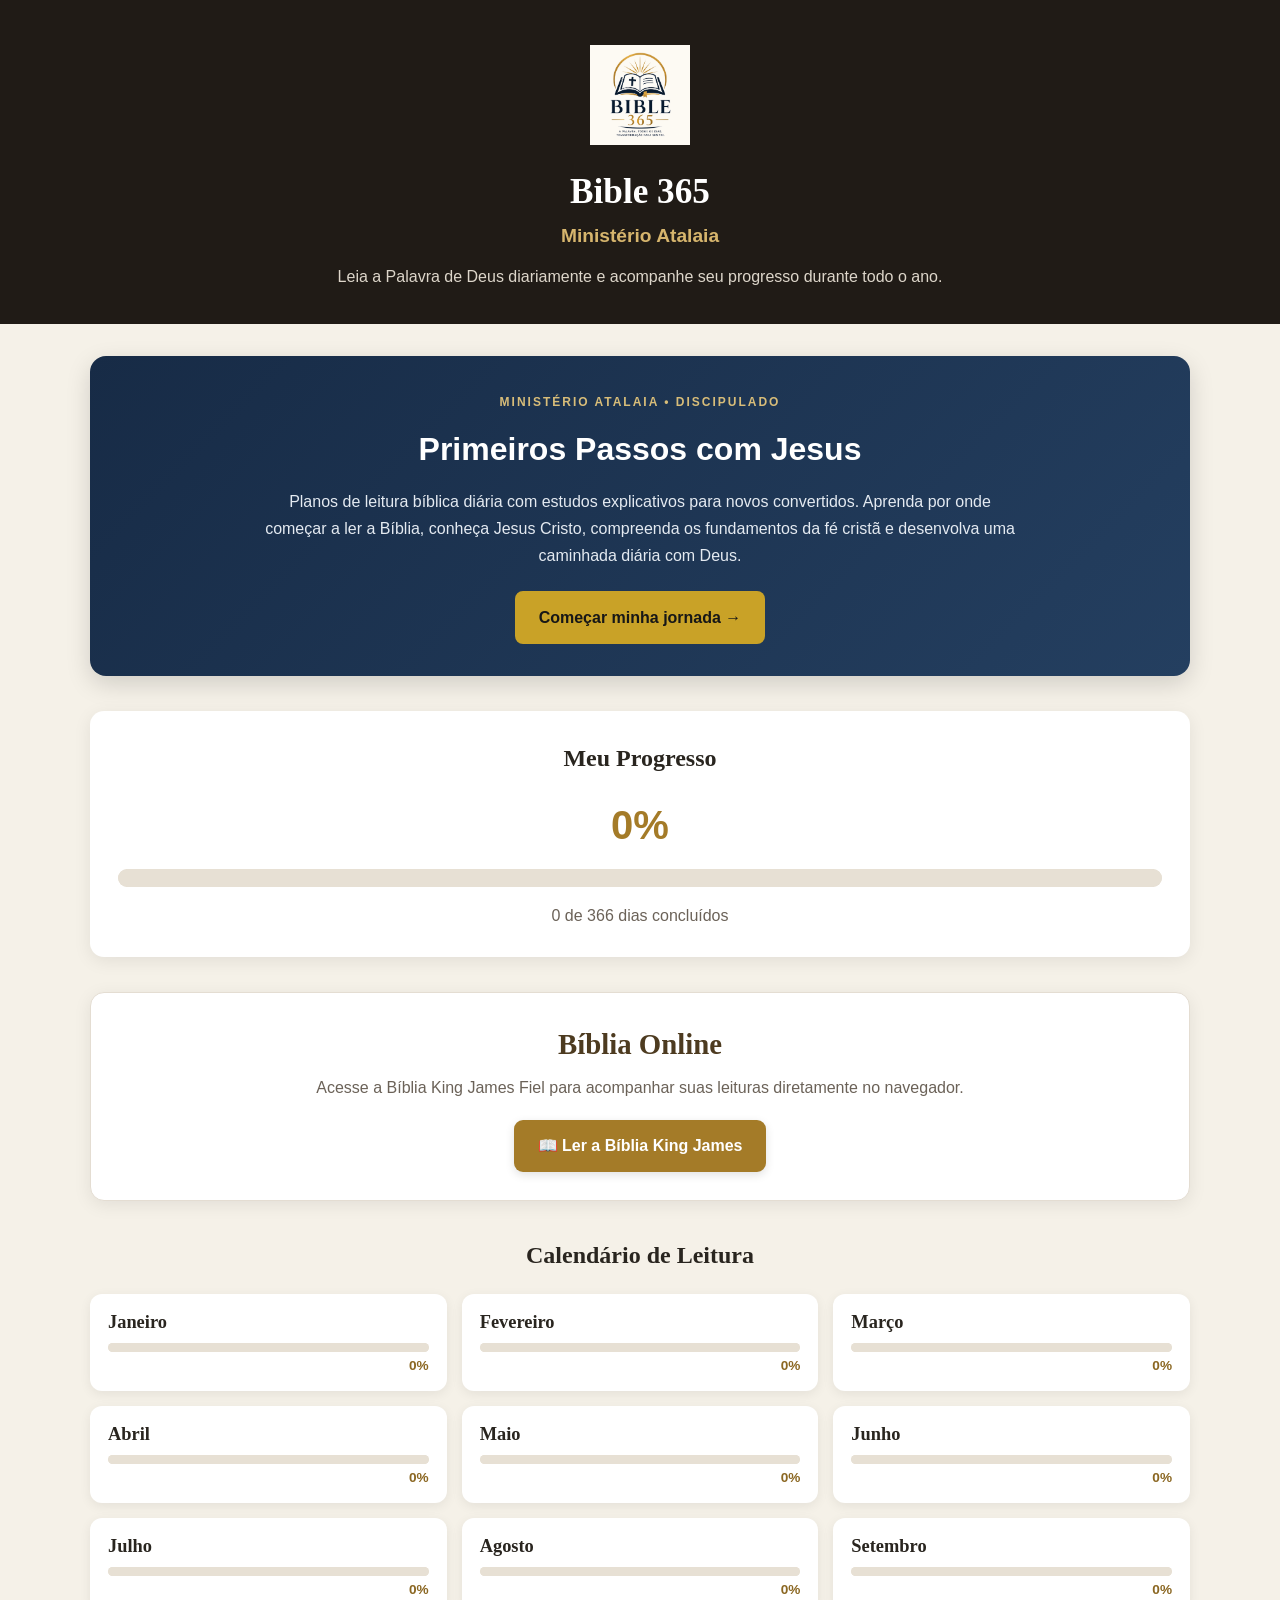
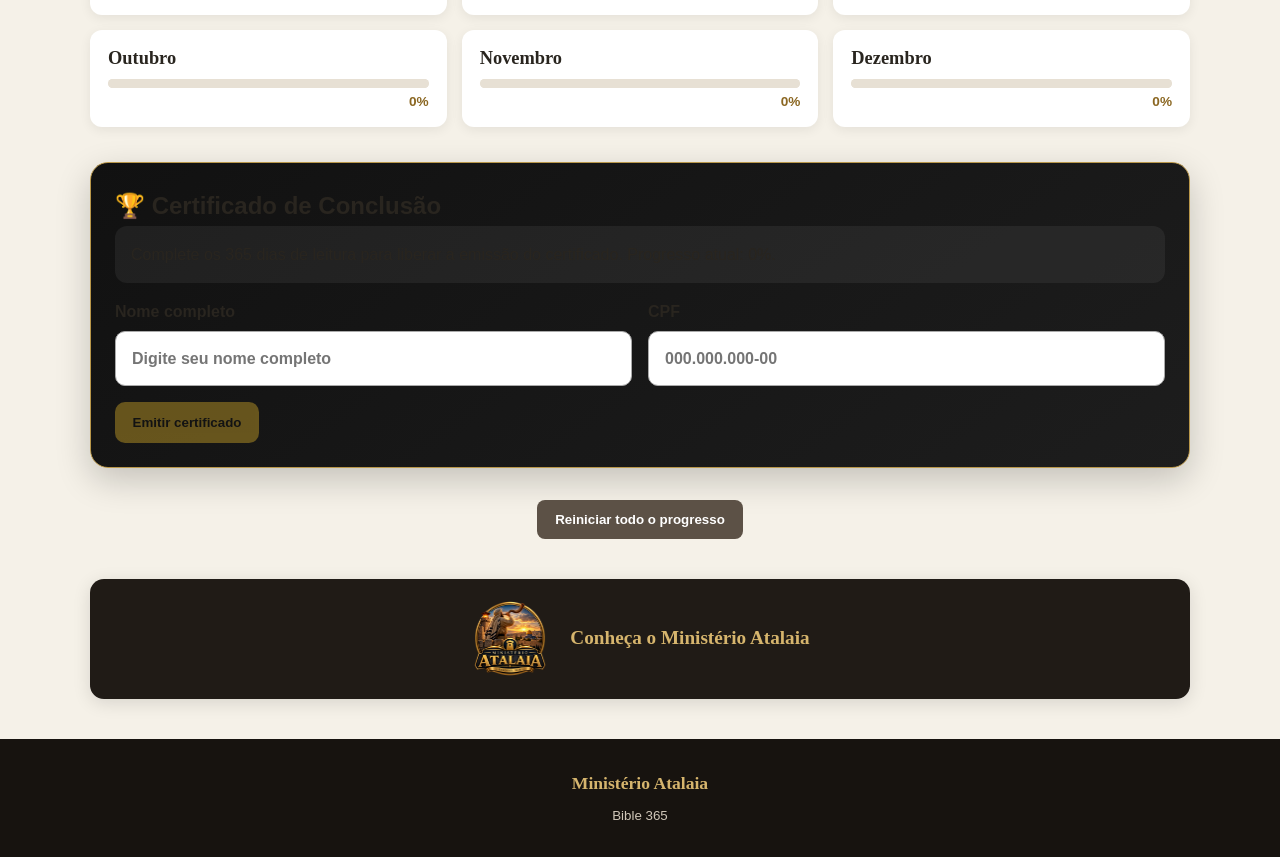
==== commit ece3a944: "add 12 passos" ====
--- a/index.html
+++ b/index.html
@@ -70,19 +70,21 @@
 
         <span class="etiqueta">MINISTÉRIO ATALAIA • DISCIPULADO</span>
 
-        <h2 id="titulo-primeiros-passos">
-            Primeiros Passos com Jesus
-        </h2>
-
-        <p>
-            Um guia de 30 dias pelo Evangelho de João para conhecer
-            Jesus Cristo, fortalecer sua fé e iniciar uma caminhada
-            diária com Deus.
-        </p>
-
-        <a href="primeiros_passos_com_jesus.html" class="botao-primeiros-passos">
-            Começar minha jornada →
-        </a>
+
+<h2 id="titulo-primeiros-passos">
+    Primeiros Passos com Jesus
+</h2>
+
+<p>
+    Planos de leitura bíblica diária com estudos explicativos
+    para novos convertidos. Aprenda por onde começar a ler
+    a Bíblia, conheça Jesus Cristo, compreenda os fundamentos
+    da fé cristã e desenvolva uma caminhada diária com Deus.
+</p>
+
+<a href="primeirosPassos_pagina_inicial.html" class="botao-primeiros-passos">
+    Começar minha jornada →
+</a>
 
     </div>
 
